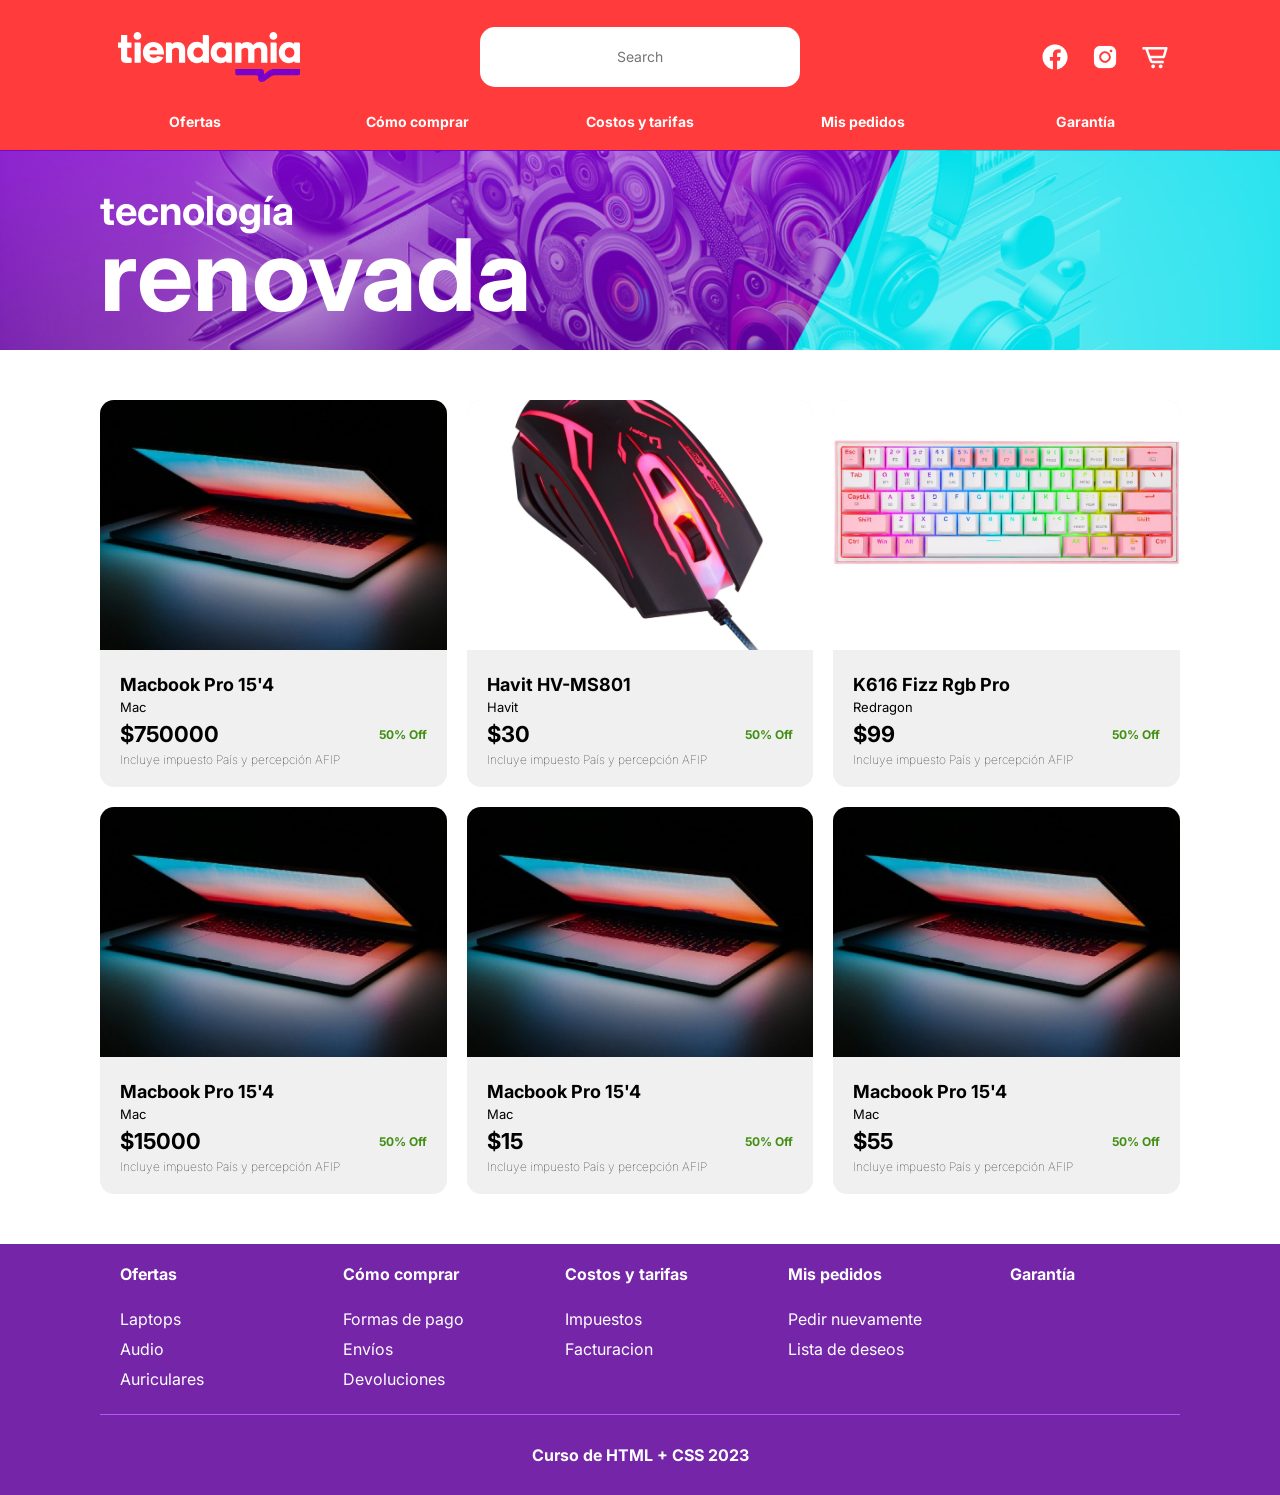
==== FINAL_HTML/index.html @ c3fb960b "Proyecto tienda" ====
<!DOCTYPE html>
<html lang="en">

<head>
  <meta charset="UTF-8" />
  <meta name="viewport" content="width=device-width, initial-scale=1.0" />
  <link rel="preconnect" href="https://fonts.googleapis.com" />
  <link rel="preconnect" href="https://fonts.gstatic.com" crossorigin />
  <link href="https://fonts.googleapis.com/css2?family=Inter:wght@300;400;700&display=swap" rel="stylesheet" />
  <link rel="stylesheet" href="./styles/layout.css" />
  <link rel="stylesheet" href="./styles/index.css" />
  <title>Tienda Virtual</title>
</head>

<body>
  <header>
    <div class="header-container">
      <a href="./index.html" class="header-logo">
        <img class="header-logo-img" src="./assets/tiendamia-logo.svg" width="218" alt="Logo store" />
      </a>
      <form class="header-form">
        <input class="header-input" type="text" placeholder="Search" id="search"/>
      </form>
      <ul class="header-social">
        <li id="facebook" class="header-li">
          <a class="header-a" href="https://facebook.com">
            <img class="header-social-img"
              src="[data-uri]" />
          </a>
        </li>
        <li id="instagram" class="header-li">
          <a class="header-a" href="https://instagram.com">
            <img class="header-social-img"
              src="[data-uri]" />
          </a>
        </li>
        <li id="cart" class="header-li">
          <a class="header-a" href="./cart.html">
            <img class="header-social-img"
              src="[data-uri]" />
          </a>
        </li>
      </ul>
    </div>
    <nav id="navbar">

    </nav>
  </header>
  <section class="hero-section">
    <article class="hero-title">
      <span class="hero-span">tecnología</span>
      <span class="hero-span">renovada</span>
    </article>
  </section>
  <main>
    <div class="product-container" id="products">
      
    </div>
  </main>
  <footer>

    <div id="footer" class="footer-container"></div>

    <div class="footer-copyright">Curso de HTML + CSS 2023</div>
  </footer>

  <script src="./scripts/layout.js"></script>
  <script src="./scripts/product.js"></script>
  <script src="./scripts/productCards.js"></script>
  <script src="./scripts/filterProducts.js"></script>
</body>

</html>
---- FINAL_HTML/styles/layout.css ----
body,
* {
  font-family: "Inter", sans-serif;
  margin: 0;
  padding: 0;
  box-sizing: border-box;
}
body {
  min-height: 100vh;
  display: flex;
  flex-direction: column;
}
main {
  flex-grow: 1;
}

/* HEADER */
header {
  width: 100%;
  height: 150px;
  background-color: #ff3b3c;
  padding: 20px 20px 0 20px;
  display: flex;
  flex-direction: column;
  align-items: center;
}
.header-container {
  width: 1080px;
  display: flex;
  justify-content: space-between;
  align-items: center;
  flex-grow: 1;
}
.header-logo, .header-form, .header-social {
  width: 33%;
  display: flex;
  align-items: center;
  flex-grow: 1;
}
.header-logo {
  justify-content: flex-start;
}
.header-logo-img, .header-li, .header-a, .header-social-img {
  height: 50px;
}
.header-form {
  justify-content: center;
}
.header-input {
  height: 60px;
  border-radius: 15px;
  border: none;
  width: 100%;
  padding: 10px;
  margin: 0 20px;
  font-size: 14px;
  text-align: center;
}
.header-social {
  justify-content: flex-end;
  list-style-type: none;
}
.header-li, .header-a, .header-social-img {
  width: 50px;
}
.header-social-img {
  padding: 10px;
}

/* NAVBAR */
nav {
  width: 1080px;
  padding: 15px 20px;
  background-color: #ff3b3c;
  display: flex;
  justify-content: space-between;
  list-style-type: none;
  font-size: 14px;
}
.nav-a {
  color: white;
  font-weight: 700;
  text-align: center;
  text-decoration: none;
  display: inline-block;
  width: 150px;
  padding: 5px 0;
  font-size: 14px;
}
.nav-a:hover {
  text-decoration: underline;
}
/* @media (min-width:576px) {
  .nav-a {
    font-size: 12px;
  }
}
@media (min-width:768px) {
  .nav-div {
    width: 100%;
  }
  .nav-a {
    font-size: 14px;
  }
}
@media (min-width:1080px) {
  nav {
    width: 1080px;
  }
} */

/* HERO SECTION */
.hero-section {
  height: 200px;
  background: url(".././assets/hero_bg.png");
  background-size: cover;
  background-position: top center;
  display: flex;
  justify-content: center;
}

.hero-title {
  width: 1080px;
  display: flex;
  flex-direction: column;
  align-items: flex-start;
  justify-content: center;
  padding-left: 0 20px;
}
.hero-title span:first-child {
  font-size: 20px;
}
.hero-title span:last-child {
  font-size: 50px;
  line-height: 30px;
}
.hero-span {
  color: white;
  font-weight: 700;
}
@media (min-width:680px) {
  .carousel-item img, #hero {
    height: 210px;
  }
  .hero-title span:first-child {
    font-size: 40px;
  }
  .hero-title span:last-child {
    font-size: 100px;
    line-height: 80px;
  }
}
@media (min-width:1080px) {
  .carousel-item img {
    object-fit: contain;
  }
}

/* MAIN */
main {
  width: 100%;
  display: flex;
  justify-content: center;
  align-items: center;
  padding: 20px;
}

/* Footer  */
footer {
  min-height: 250px;
  background-color: #7525a7;
  display: flex;
  flex-direction: column;
  align-items: center;
}

.footer-container {
  width: 1080px;
  display: flex;
  justify-content: space-between;
  padding: 10px;
}
.footer-ul {
  width: 170px;
  list-style-type: none;
  padding: 10px;
}
.footer-li {
  padding: 5px 0;
}
.footer-main-item {
  font-weight: bold;
  padding-bottom: 20px;
}
.footer-a {
  color: white;
  text-decoration: none;
}
.footer-copyright {
  width: 1080px;
  border-top: 1px solid #ba53fb;
  text-align: center;
  color: white;
  font-weight: bold;
  padding: 30px 0;
  box-sizing: border-box;
}
---- FINAL_HTML/styles/index.css ----
/* MAIN PRODUCTS */
.product-container {
  width: 1080px;
  display: flex;
  flex-wrap: wrap;
  justify-content: space-between;
}

/* CARD */
main {
  padding: 50px;
  height: auto;
}

.product-container {
  display: grid;
  grid-template-columns: repeat(3, 1fr);
  grid-gap: 20px;
}

.product-container a {
  text-decoration: none;
  color: initial;
}

.product-card {
  background-color: #F0F0F0;
  border-radius: 14px;
  width: auto;
  overflow: hidden;
}

.product-img {
  width: 100%;
  height: 250px;
  object-fit: cover;
  object-position: center;
}

.product-info {
  padding: 20px;
  box-sizing: border-box;
}

.product-title {
  font-size: large;
  font-weight: bold;
  word-wrap: break-word;
  display: block;
  line-height: 22px;
}

.product-description {
  font-size: small;
  font-weight: normal;
  margin-bottom: 6px;
}

.product-tax-policy {
  font-size: 12px;
  font-weight: lighter;
}

.product-price-block {
  display: flex;
  margin: 5px 0;
  justify-content: space-between;
  align-items: center;
}

.product-price-block .price {
  font-size: 22px;
  font-weight: 700;
  flex: 1;
}

.product-price-block .discount {
  font-size: 12px;
  font-weight: 700;
  color: #428f13;
}

/* vista de tableta */

@media (max-width: 768px) {
  .search .form input {
      width: 300px;
  }

  .product-container {
      grid-template-columns: repeat(2, 1fr);
  }

  footer .container{
      width: 500px;
  }
}

/* vista de telefono */

@media (max-width: 425px) {
  .search .logo img {
      width: 150px;
  }

  .search .form input {
      width: 100px;
  }

  .title-container span:first-child {
      font-size: 30px;
  }

  .title-container span:last-child {
      font-size: 80px;
      line-height: 80px;
  }

  .product-container {
      grid-template-columns: repeat(1, 1fr);
  }

  footer .container{
      width: 230px;
  }

}
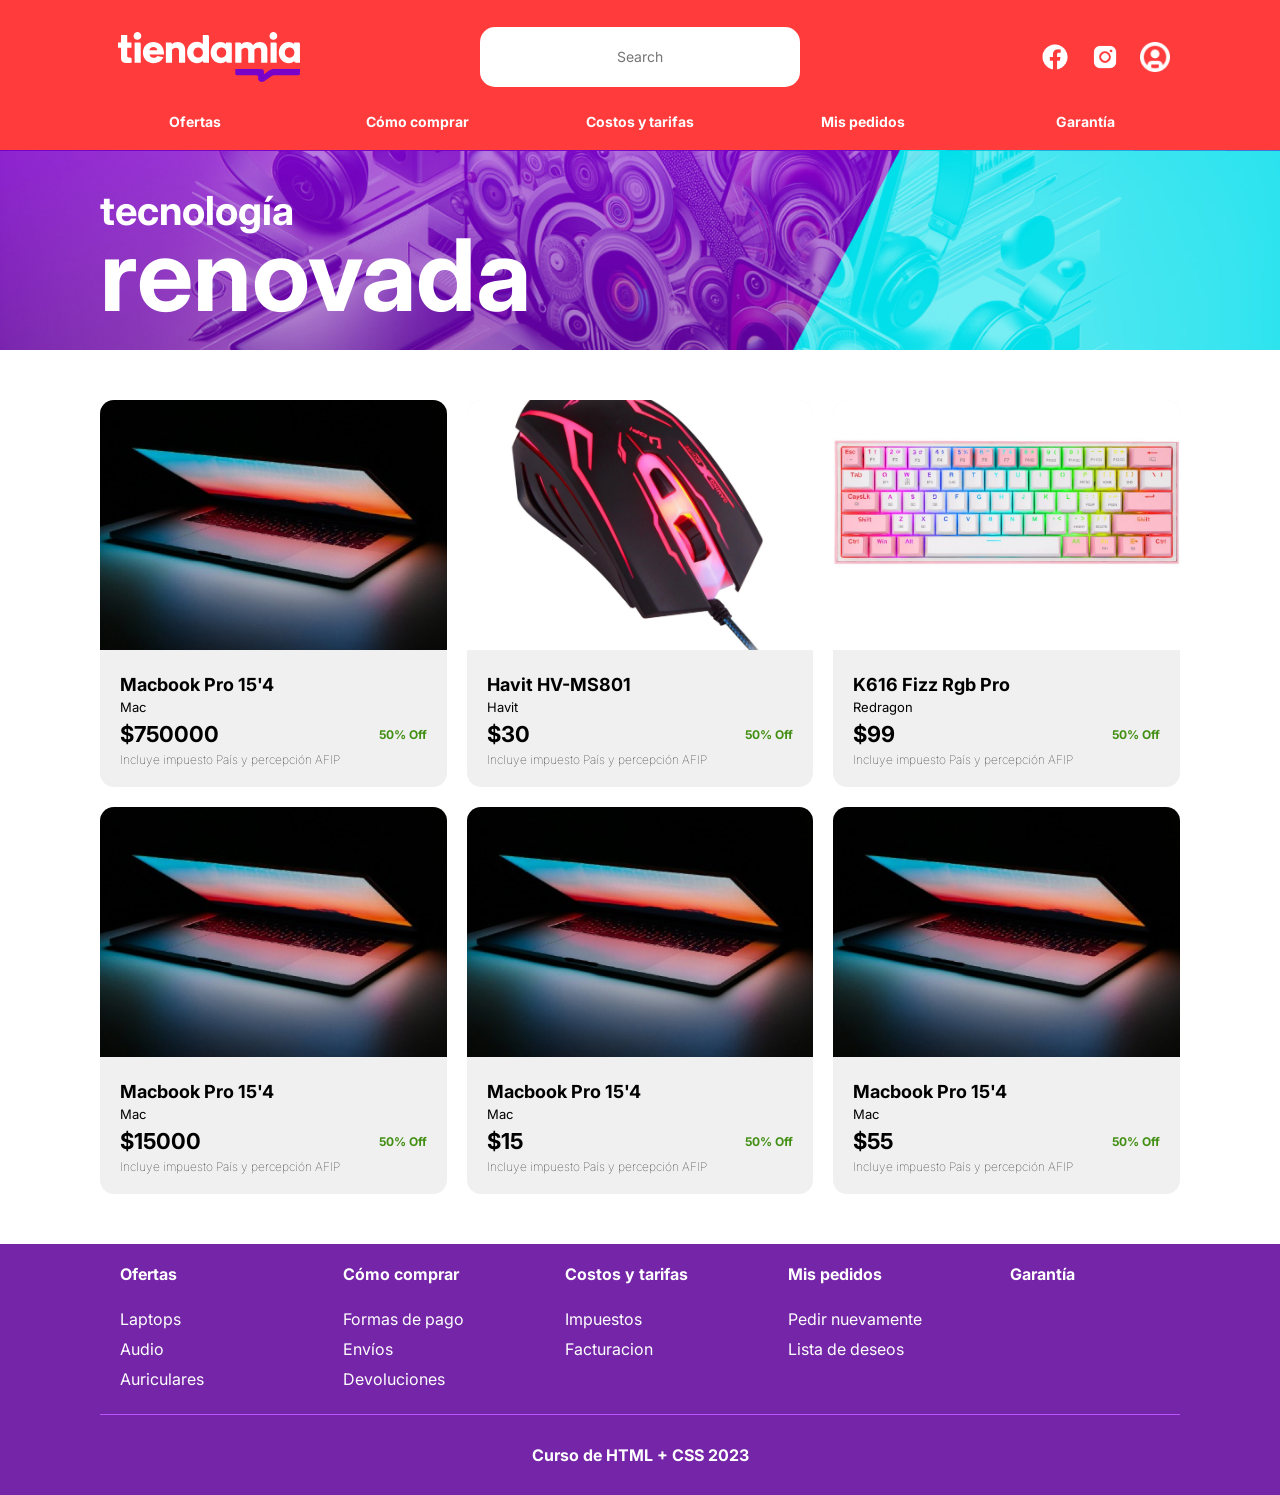
==== commit e46477c4: "Actividad: Programación de la barra de navegación. Finalizado" ====
--- a/FINAL_HTML/index.html
+++ b/FINAL_HTML/index.html
@@ -21,25 +21,8 @@
       <form class="header-form">
         <input class="header-input" type="text" placeholder="Search" id="search"/>
       </form>
-      <ul class="header-social">
-        <li id="facebook" class="header-li">
-          <a class="header-a" href="https://facebook.com">
-            <img class="header-social-img"
-              src="[data-uri]" />
-          </a>
-        </li>
-        <li id="instagram" class="header-li">
-          <a class="header-a" href="https://instagram.com">
-            <img class="header-social-img"
-              src="[data-uri]" />
-          </a>
-        </li>
-        <li id="cart" class="header-li">
-          <a class="header-a" href="./cart.html">
-            <img class="header-social-img"
-              src="[data-uri]" />
-          </a>
-        </li>
+      <ul class="header-social" id="header-social">
+        
       </ul>
     </div>
     <nav id="navbar">
